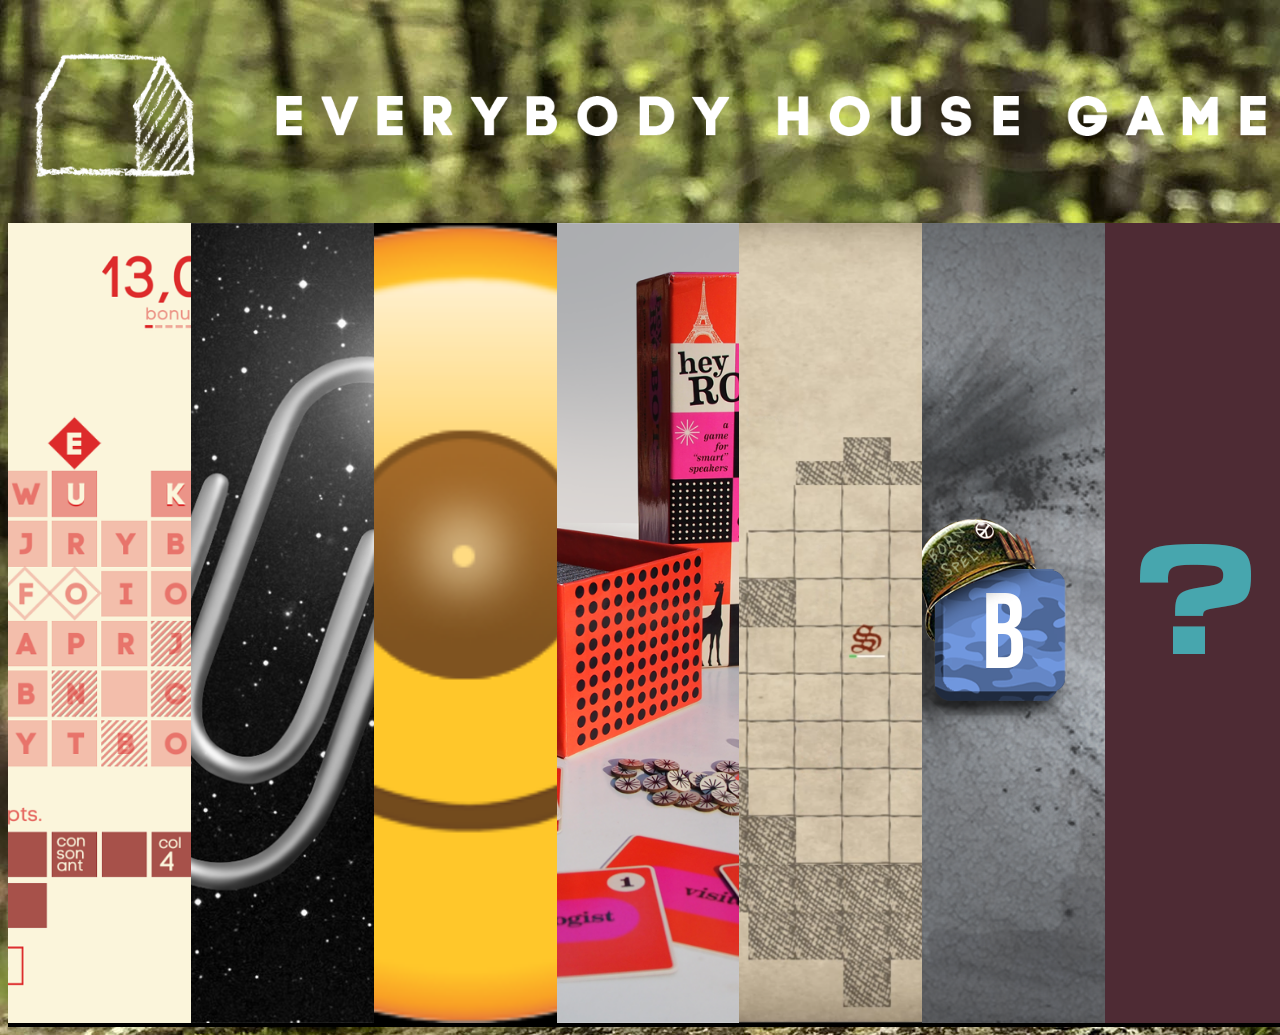
==== index.html @ 84a28e85 "fixed logo" ====
<!DOCTYPE html>
<html>
<head>
    <link rel="stylesheet" href="style.css">
    <script src="main.js"></script>
    <link rel="preconnect" href="https://fonts.googleapis.com">
    <link rel="preconnect" href="https://fonts.gstatic.com" crossorigin>
    <link href="https://fonts.googleapis.com/css2?family=Inter:wght@100;200;300;400;500;600;700;800;900&display=swap" rel="stylesheet">
</head>

<body>

    <div class="header">
        <img src="Images/logo.png">
        <img src="Images/Logotype.png">
        <!-- <h1>EVERYBODY HOUSE GAMES</h1> -->
    </div>

    <script src="gallery.js"></script>

    <div class="gallery">
    </div>
        

      


        <!-- <img src="/Users/martin/Desktop/PROJECTS/EHG/EHG_SITE/Images/3.png">
        <img src="/Users/martin/Desktop/PROJECTS/EHG/EHG_SITE/Images/4.png">
        <img src="/Users/martin/Desktop/PROJECTS/EHG/EHG_SITE/Images/5.png"> -->
    </div>
    
</body>
---- style.css ----
body {
    background-image: url("Images/BG.jpg");
}

.header {
    display: flex;
    align-items: center;
    gap: 80px;
    margin-left: 2vw;
    width: 100vw;
    height: 215px;
}

.header h1 {
    color: white;
    font-family: 'Inter';
    font-size: 48px;
    letter-spacing: .3rem;
}

.header img:nth-of-type(1) {
    height: 125px;
    width: auto;
}

.header img:nth-of-type(2) {
    height: 40px;
    width: auto;
}

.gallery {
    display: flex;
    flex-direction: horizontal;
    width: 100vw;
    flex-wrap: nowrap;
    overflow-x: auto;
}

.gallery-item {
    background-color: black;
    position: relative;
    
}

.gallery-item img {
    max-width: 100%; 
    height: 800px;
    width:400px;
    object-fit: cover;
}

.gallery-item:hover img {
    /* transition: all .5s cubic-bezier(0.075, 0.82, 0.165, 1);
    opacity: 0.7; */
}

.gallery-item h2 {
    font-family: 'Inter';
    text-transform:uppercase;
    font-size: 64px;
    writing-mode:vertical-lr;
    transform: rotate(180deg);
    text-wrap: nowrap;
    bottom: 0;
    right: -69px;
    position: absolute;
    display: none;
    color: white;
}  

.gallery-item:hover h2 {
    display: block
}

.inter-title {
  font-family: "Inter", sans-serif;
  font-optical-sizing: auto;
  font-weight: 100;
  font-style: normal;
  font-variation-settings:
    "slnt" 0;
}
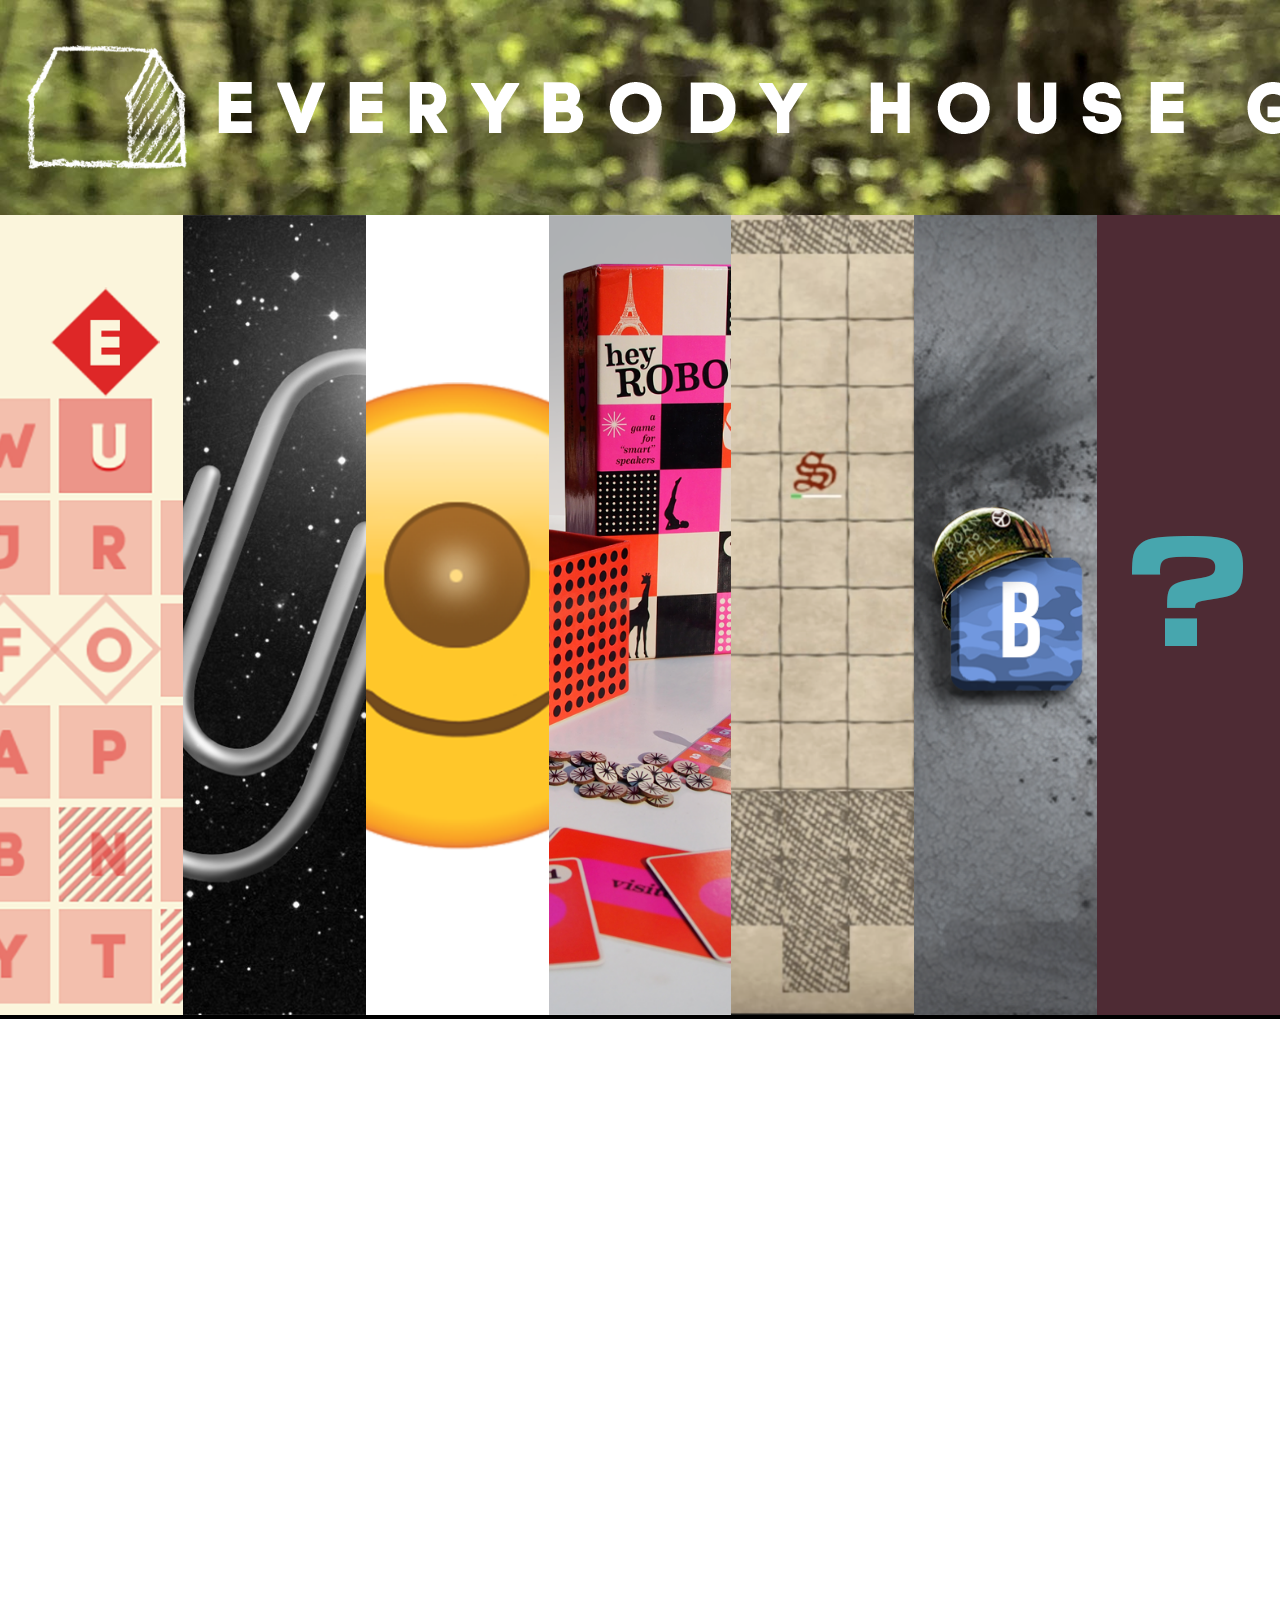
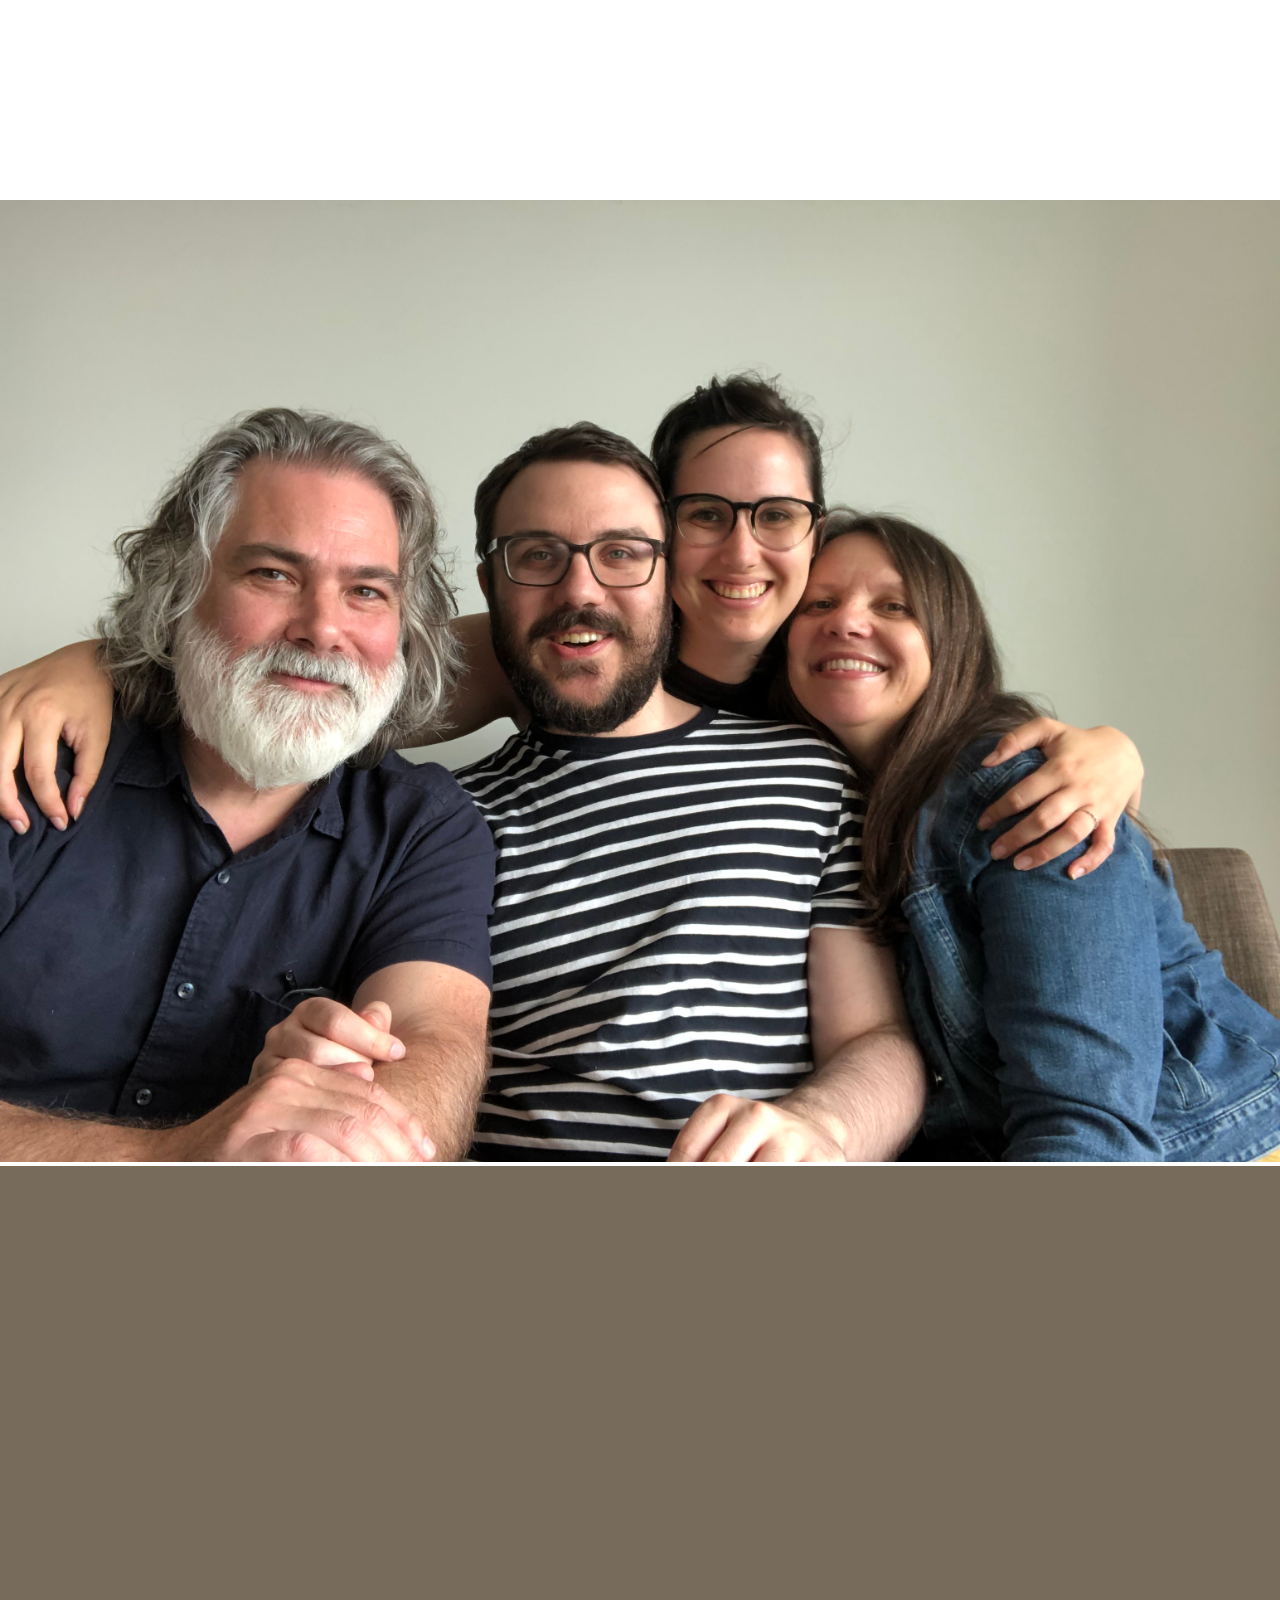
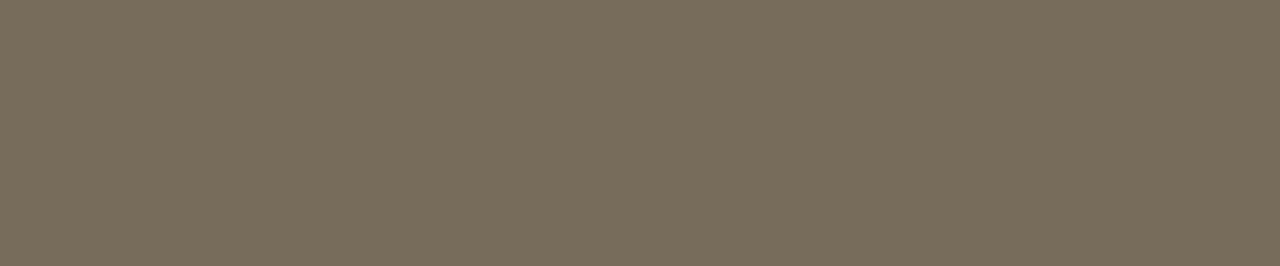
==== commit d1f4ff52: "fixed some stuff" ====
--- a/index.html
+++ b/index.html
@@ -10,24 +10,29 @@
 
 <body>
 
-    <div class="header">
-        <img src="Images/logo.png">
-        <img src="Images/Logotype.png">
-        <!-- <h1>EVERYBODY HOUSE GAMES</h1> -->
+    <div class="main">
+
+        <div class="header">
+            <img src="Images/logo.png">
+            <img src="Images/Logotype.png">
+            <!-- <h1>EVERYBODY HOUSE GAMES</h1> -->
+        </div>
+    
+        <script src="gallery.js"></script>
+    
+        <div class="gallery">
+        
+        </div>
+
     </div>
 
-    <script src="gallery.js"></script>
 
-    <div class="gallery">
+    <div class="family">
+        <img src="Images/Fam.jpeg">
     </div>
-        
 
-      
+    <div class="footer">
 
-
-        <!-- <img src="/Users/martin/Desktop/PROJECTS/EHG/EHG_SITE/Images/3.png">
-        <img src="/Users/martin/Desktop/PROJECTS/EHG/EHG_SITE/Images/4.png">
-        <img src="/Users/martin/Desktop/PROJECTS/EHG/EHG_SITE/Images/5.png"> -->
     </div>
     
 </body>--- a/style.css
+++ b/style.css
@@ -1,11 +1,24 @@
 body {
+    margin: 0;
+}
+
+.main {
     background-image: url("Images/BG.jpg");
+    background-size: cover;
+    background-repeat: no-repeat;
+    background-position: center;
+    background-attachment: fixed;
+    z-index: 0;
+    height: 200vh;
 }
+
 
 .header {
     display: flex;
     align-items: center;
-    gap: 80px;
+    flex-shrink: 2;
+    gap: 30px;
+    justify-items: start;
     margin-left: 2vw;
     width: 100vw;
     height: 215px;
@@ -24,8 +37,9 @@
 }
 
 .header img:nth-of-type(2) {
-    height: 40px;
-    width: auto;
+    /* margin-left: 0; */
+    /* transform: scale(.9); */
+    height: auto;
 }
 
 .gallery {
@@ -57,6 +71,7 @@
 .gallery-item h2 {
     font-family: 'Inter';
     text-transform:uppercase;
+    font-weight:bolder;
     font-size: 64px;
     writing-mode:vertical-lr;
     transform: rotate(180deg);
@@ -72,6 +87,18 @@
     display: block
 }
 
+.family img {
+    position: relative;
+    width: 100vw;
+    height: auto;
+}
+
+.footer {
+    background-color: #776C5B;
+    width: 100vw;
+    height: 700px;
+}
+
 .inter-title {
   font-family: "Inter", sans-serif;
   font-optical-sizing: auto;
@@ -79,4 +106,4 @@
   font-style: normal;
   font-variation-settings:
     "slnt" 0;
-}+}
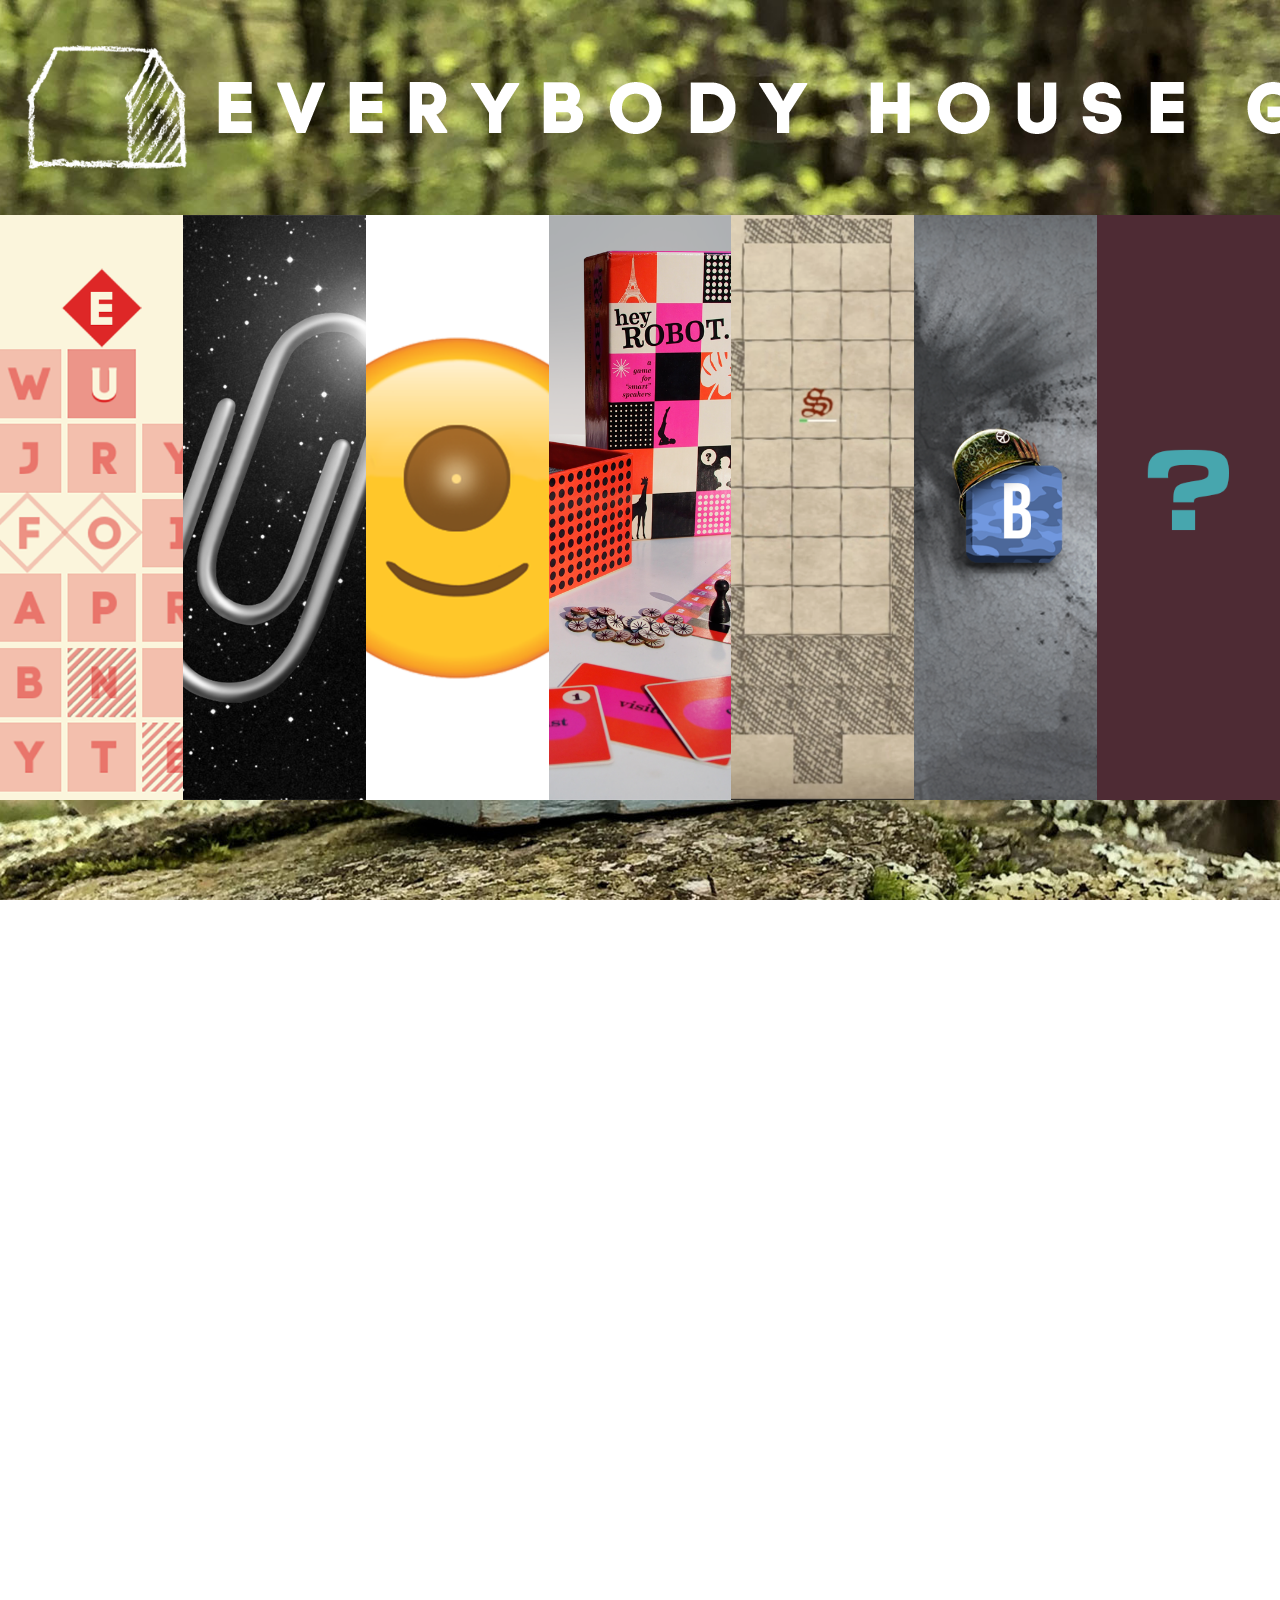
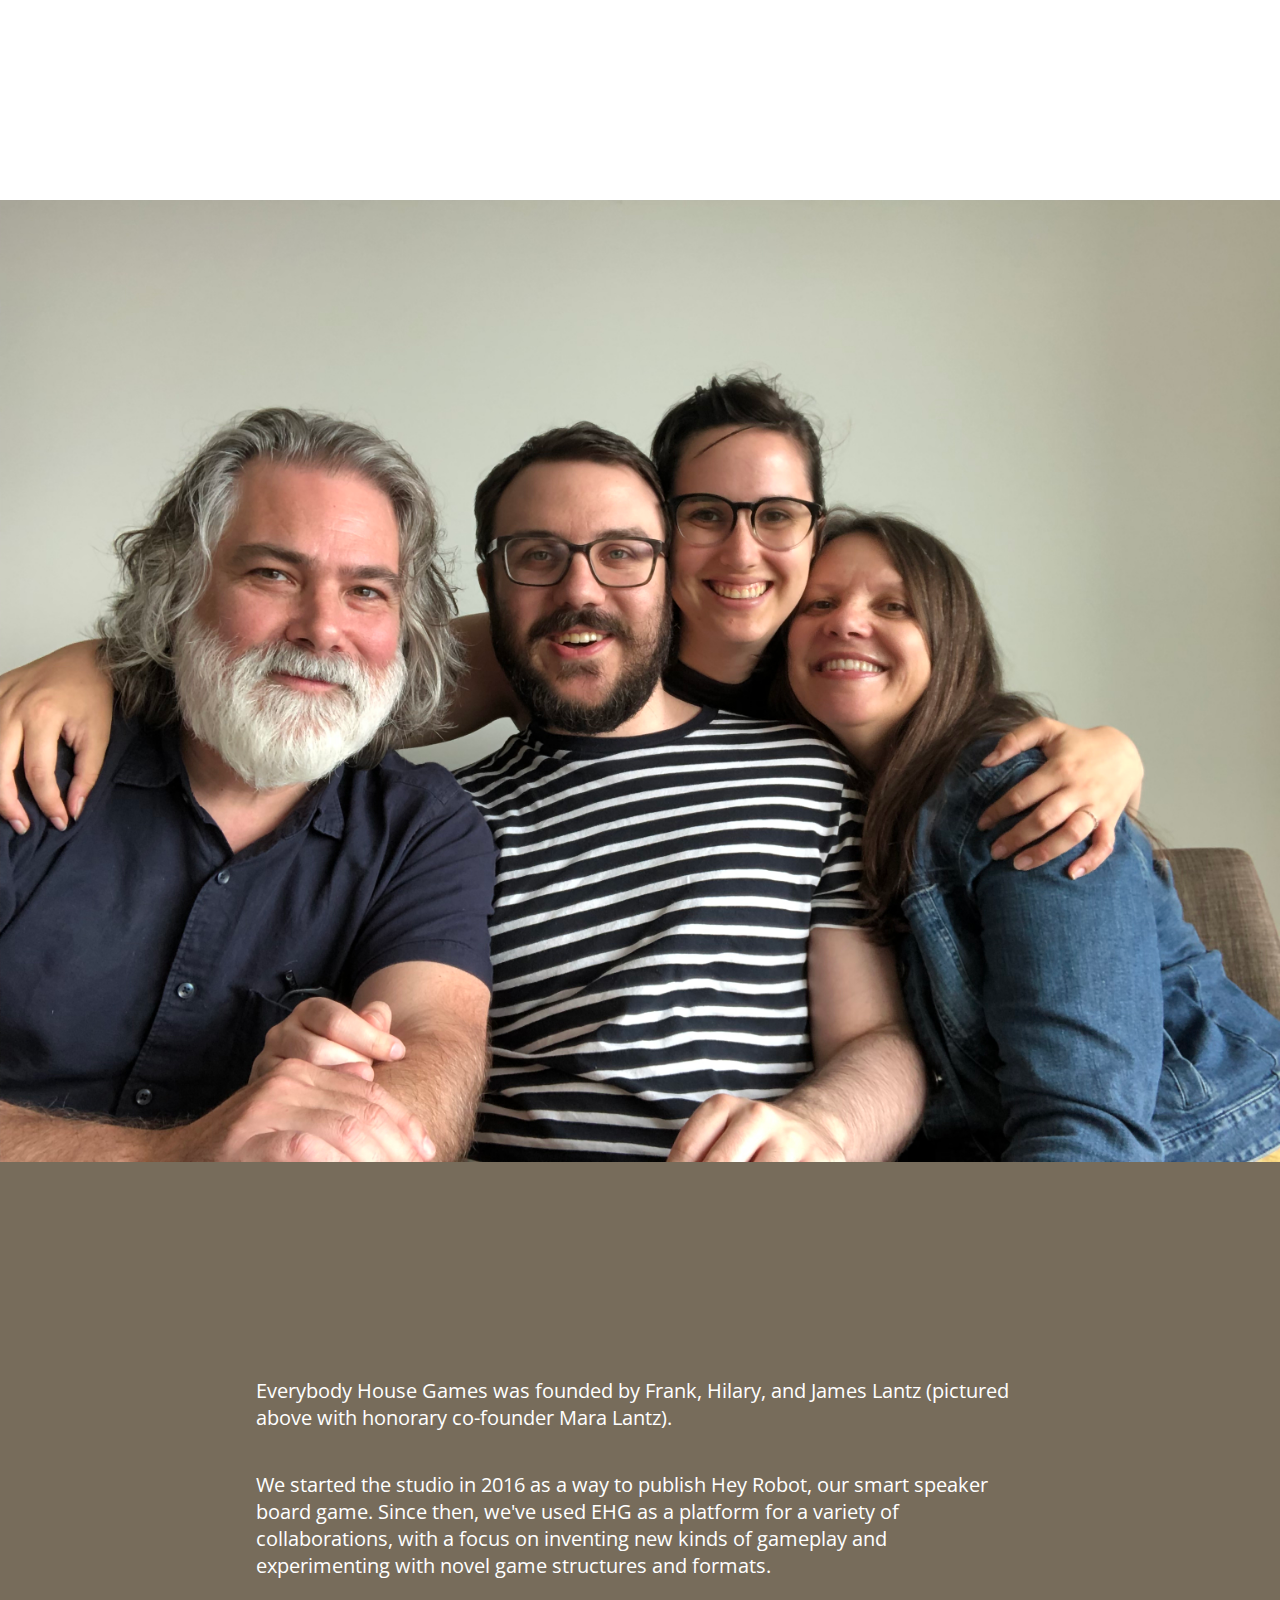
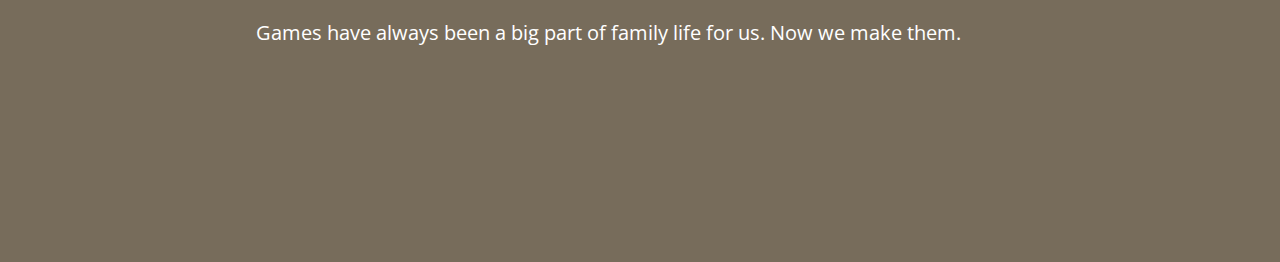
==== commit acc49997: "more fixes" ====
--- a/index.html
+++ b/index.html
@@ -6,6 +6,8 @@
     <link rel="preconnect" href="https://fonts.googleapis.com">
     <link rel="preconnect" href="https://fonts.gstatic.com" crossorigin>
     <link href="https://fonts.googleapis.com/css2?family=Inter:wght@100;200;300;400;500;600;700;800;900&display=swap" rel="stylesheet">
+    <link href="https://fonts.googleapis.com/css2?family=Archivo+Black&family=Saira:ital,wght@0,100..900;1,100..900&display=swap" rel="stylesheet">
+    <link href="https://fonts.googleapis.com/css2?family=Open+Sans:ital,wght@0,300..800;1,300..800&display=swap" rel="stylesheet">
 </head>
 
 <body>
@@ -32,6 +34,20 @@
     </div>
 
     <div class="footer">
+        <p>
+            Everybody House Games was founded by Frank, Hilary, and James Lantz
+            (pictured above with honorary co-founder Mara Lantz). 
+        </p>
+
+        <p>
+            We started the studio
+            in 2016 as a way to publish Hey Robot, our smart speaker board game.
+            Since then, we've used EHG as a platform for a variety of collaborations, with a focus on inventing new kinds of gameplay and experimenting with novel game structures and formats.
+        </p>
+
+        <p>
+            Games have always been a big part of family life for us. Now we make them.
+        </p>
 
     </div>
     
--- a/style.css
+++ b/style.css
@@ -51,14 +51,13 @@
 }
 
 .gallery-item {
-    background-color: black;
+    /* background-color: black; */
     position: relative;
-    
 }
 
 .gallery-item img {
     max-width: 100%; 
-    height: 800px;
+    height: 65vh;
     width:400px;
     object-fit: cover;
 }
@@ -69,15 +68,17 @@
 }
 
 .gallery-item h2 {
-    font-family: 'Inter';
+    font-family: 'Saira';
+    user-select: none;
+    font-weight: 100;
     text-transform:uppercase;
     font-weight:bolder;
-    font-size: 64px;
+    font-size: 56px;
     writing-mode:vertical-lr;
     transform: rotate(180deg);
     text-wrap: nowrap;
     bottom: 0;
-    right: -69px;
+    right: -71px;
     position: absolute;
     display: none;
     color: white;
@@ -87,16 +88,35 @@
     display: block
 }
 
+.family {
+    padding: 0%;
+    background-color: #776c5b00;
+}
+
 .family img {
     position: relative;
+    display: block;
     width: 100vw;
-    height: auto;
 }
 
 .footer {
     background-color: #776C5B;
     width: 100vw;
     height: 700px;
+    display: flex;
+    flex-direction: column;
+    justify-content: center;
+    align-items: center;
+}
+
+.footer p {
+    font-family: "Open Sans";
+    font-weight: 400;
+    width: 60vw;
+    font-size: 20px;
+    color: #ffffff;
+    text-align: left;
+
 }
 
 .inter-title {
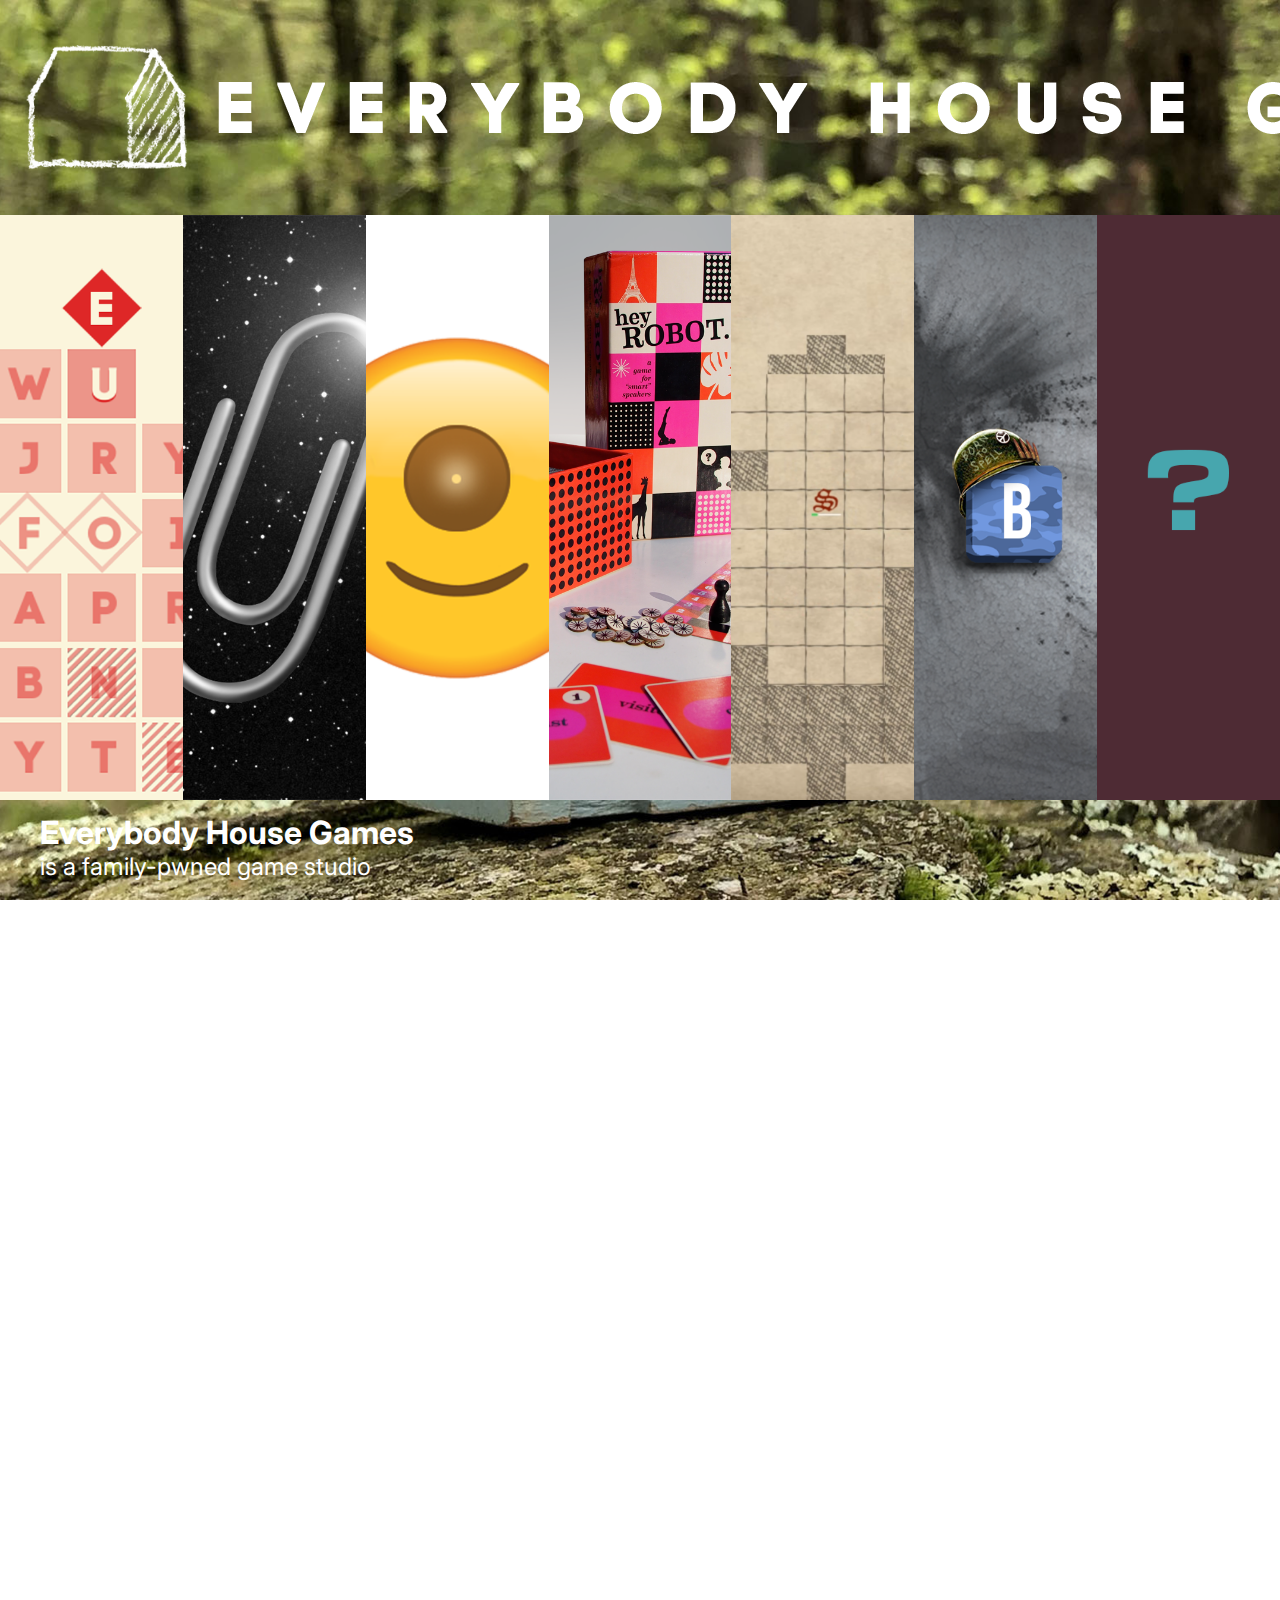
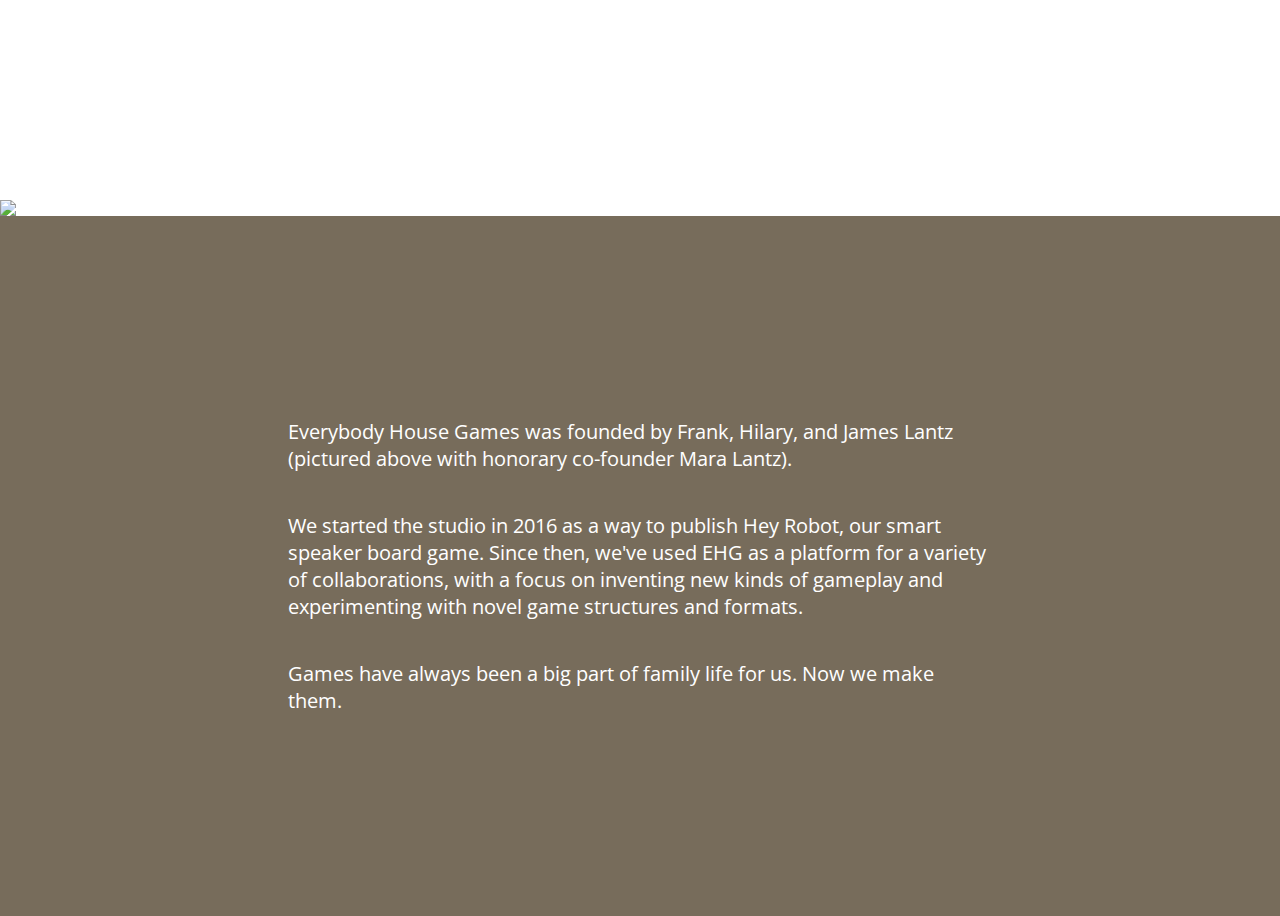
==== commit f9ec0ce7: "added floater" ====
--- a/index.html
+++ b/index.html
@@ -3,15 +3,23 @@
 <head>
     <link rel="stylesheet" href="style.css">
     <script src="main.js"></script>
+    <script src="floater.js"></script>
     <link rel="preconnect" href="https://fonts.googleapis.com">
     <link rel="preconnect" href="https://fonts.gstatic.com" crossorigin>
     <link href="https://fonts.googleapis.com/css2?family=Inter:wght@100;200;300;400;500;600;700;800;900&display=swap" rel="stylesheet">
     <link href="https://fonts.googleapis.com/css2?family=Archivo+Black&family=Saira:ital,wght@0,100..900;1,100..900&display=swap" rel="stylesheet">
     <link href="https://fonts.googleapis.com/css2?family=Open+Sans:ital,wght@0,300..800;1,300..800&display=swap" rel="stylesheet">
+    <link href="https://fonts.googleapis.com/css2?family=Inter+Tight:ital,wght@0,100..900;1,100..900&display=swap" rel="stylesheet">
 </head>
 
 <body>
 
+    <div class="floater">
+        <h1>Everybody House Games</h1>
+        <h2>is a family-pwned game studio</h2>
+        <a><h3>contact: everybodyhousegames@gmail.com</h3></a>
+    </div>
+    
     <div class="main">
 
         <div class="header">
@@ -29,8 +37,9 @@
     </div>
 
 
+
     <div class="family">
-        <img src="Images/Fam.jpeg">
+        <img src="Images/Fam.png">
     </div>
 
     <div class="footer">
--- a/style.css
+++ b/style.css
@@ -68,17 +68,16 @@
 }
 
 .gallery-item h2 {
-    font-family: 'Saira';
+    font-family: 'Inter Tight';
     user-select: none;
-    font-weight: 100;
+    font-weight: 900;
     text-transform:uppercase;
-    font-weight:bolder;
     font-size: 56px;
     writing-mode:vertical-lr;
     transform: rotate(180deg);
     text-wrap: nowrap;
     bottom: 0;
-    right: -71px;
+    right: -60px;
     position: absolute;
     display: none;
     color: white;
@@ -86,6 +85,30 @@
 
 .gallery-item:hover h2 {
     display: block
+}
+
+.floater {
+    position: absolute;
+    top: 88vh;
+    left: 40px;
+    z-index: 3;
+    font-family: 'Inter';
+    background-color: transparent; /* no background */
+    color: rgb(255, 255, 255);
+}
+
+.sticky {
+    position: fixed;
+    top: 10px;
+    /* left: 40px; */
+}
+
+.floater h1 {
+    margin-bottom: -20px;
+}
+
+.floater h2 {
+    font-weight: 400;
 }
 
 .family {
@@ -112,18 +135,10 @@
 .footer p {
     font-family: "Open Sans";
     font-weight: 400;
-    width: 60vw;
+    width: 55vw;
     font-size: 20px;
     color: #ffffff;
     text-align: left;
 
 }
 
-.inter-title {
-  font-family: "Inter", sans-serif;
-  font-optical-sizing: auto;
-  font-weight: 100;
-  font-style: normal;
-  font-variation-settings:
-    "slnt" 0;
-}
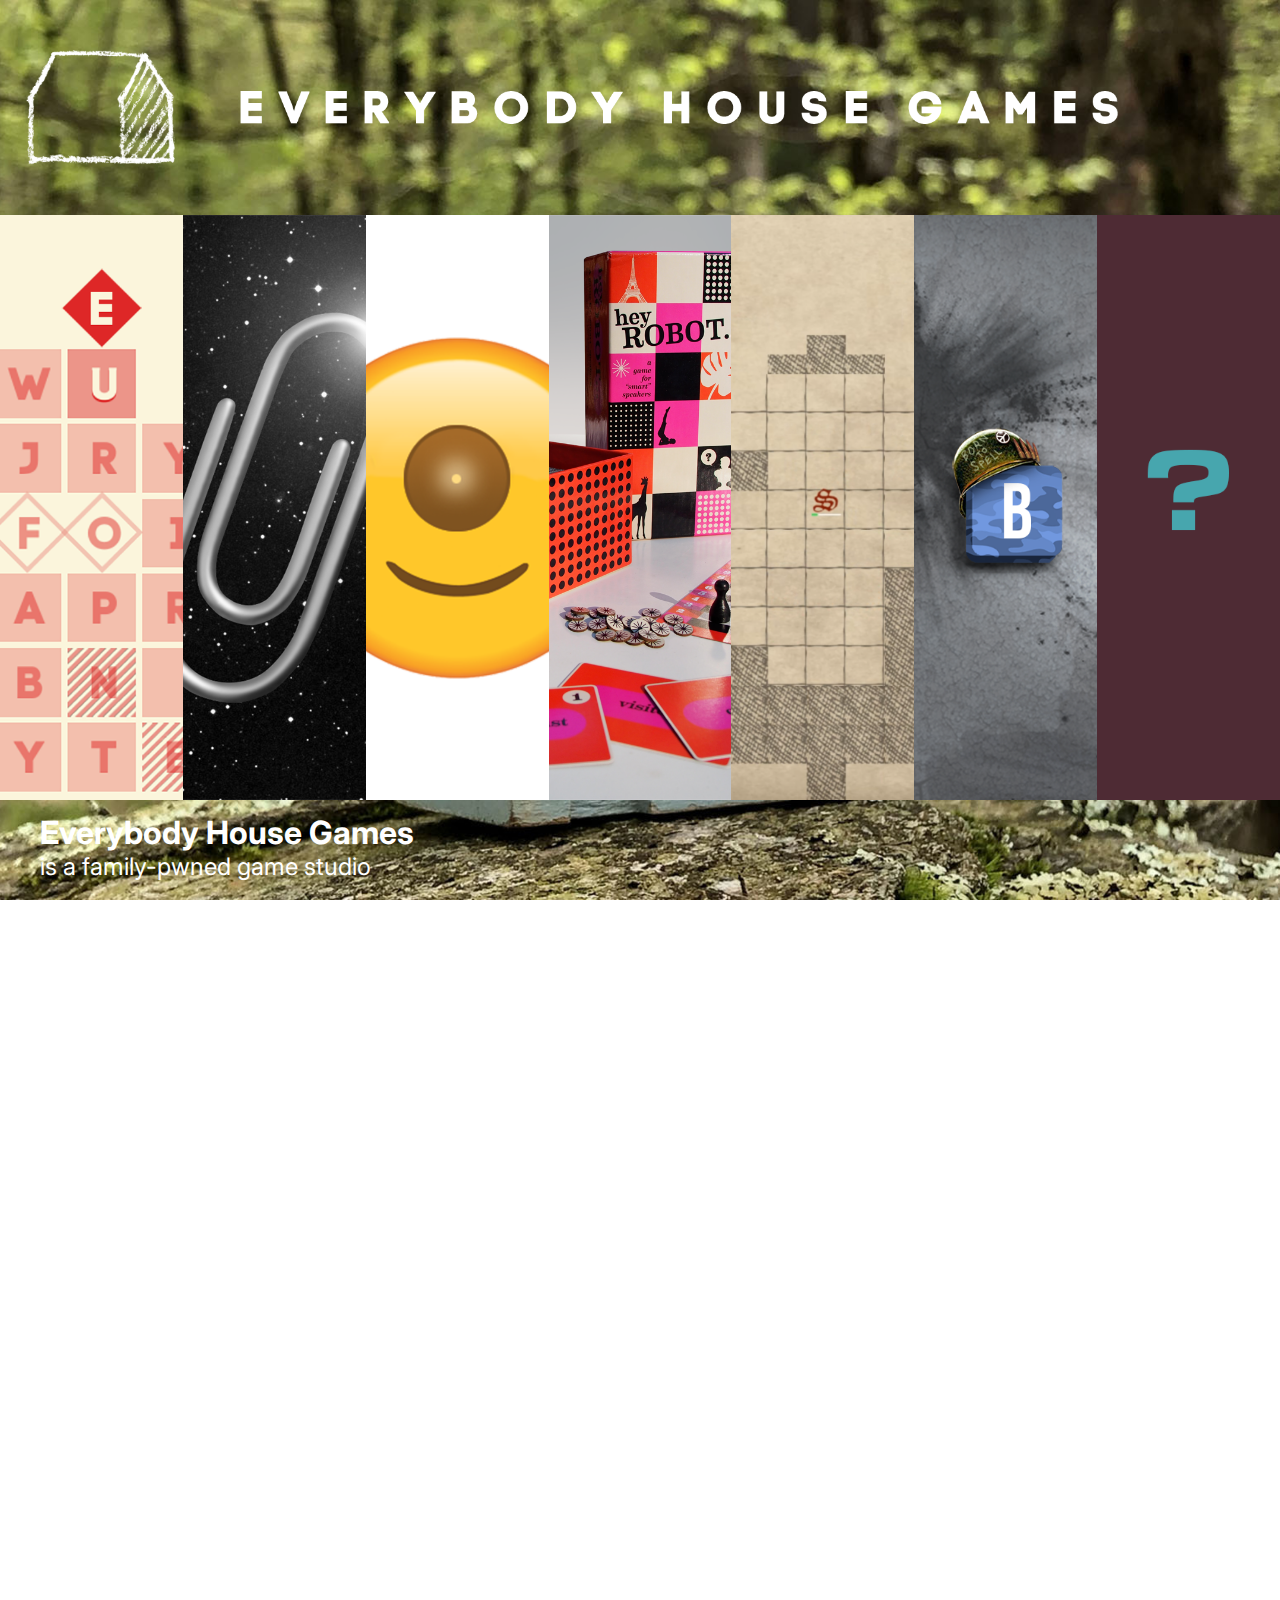
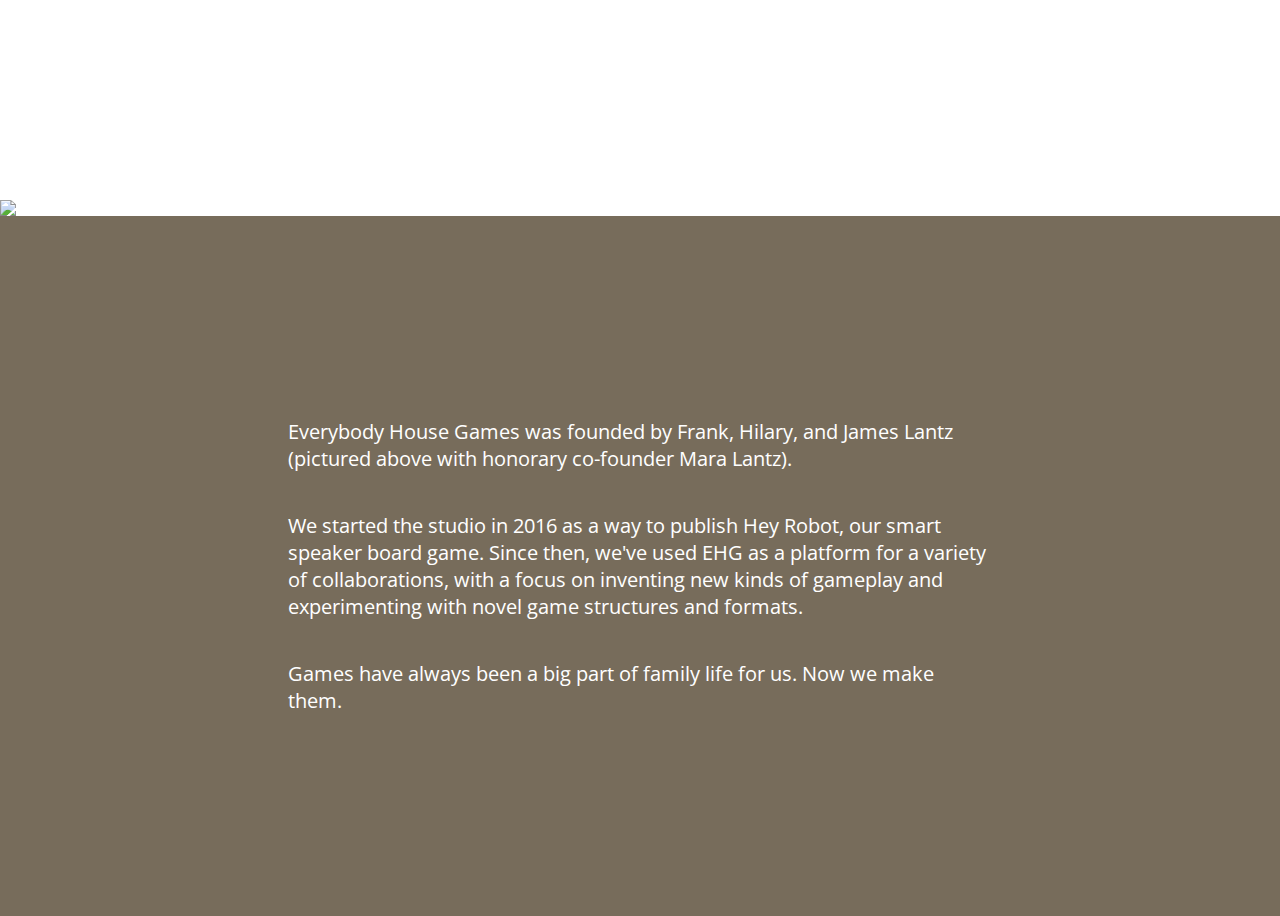
==== commit 188a1d5f: "small fixes" ====
--- a/index.html
+++ b/index.html
@@ -23,8 +23,8 @@
     <div class="main">
 
         <div class="header">
-            <img src="Images/logo.png">
-            <img src="Images/Logotype.png">
+            <img class="logo" src="Images/logo.png">
+            <img class="logotype" src="Images/Logotype.png">
             <!-- <h1>EVERYBODY HOUSE GAMES</h1> -->
         </div>
     
--- a/style.css
+++ b/style.css
@@ -3,43 +3,42 @@
 }
 
 .main {
+    display: flex;
+    flex-direction: column;
     background-image: url("Images/BG.jpg");
     background-size: cover;
     background-repeat: no-repeat;
     background-position: center;
     background-attachment: fixed;
     z-index: 0;
+    width: 100%;
     height: 200vh;
 }
 
 
 .header {
+    /* border: 5px solid blue; */
+    /* padding: 2% 2% 2% 2%; */
+    gap: 5vw;
     display: flex;
     align-items: center;
-    flex-shrink: 2;
-    gap: 30px;
     justify-items: start;
     margin-left: 2vw;
-    width: 100vw;
     height: 215px;
 }
 
-.header h1 {
-    color: white;
-    font-family: 'Inter';
-    font-size: 48px;
-    letter-spacing: .3rem;
+.logo {
+    width: 150px;
 }
 
-.header img:nth-of-type(1) {
-    height: 125px;
-    width: auto;
-}
-
-.header img:nth-of-type(2) {
-    /* margin-left: 0; */
-    /* transform: scale(.9); */
+.logotype {
+    /* border: 1px solid red; */
     height: auto;
+    width: 70%;
+    max-width: 100%;
+    flex-grow: auto;
+    /* height: auto; */
+    object-fit: cover;
 }
 
 .gallery {
@@ -72,12 +71,12 @@
     user-select: none;
     font-weight: 900;
     text-transform:uppercase;
-    font-size: 56px;
+    font-size: 5.35vh;
     writing-mode:vertical-lr;
     transform: rotate(180deg);
     text-wrap: nowrap;
     bottom: 0;
-    right: -60px;
+    right: -5.63vh;
     position: absolute;
     display: none;
     color: white;
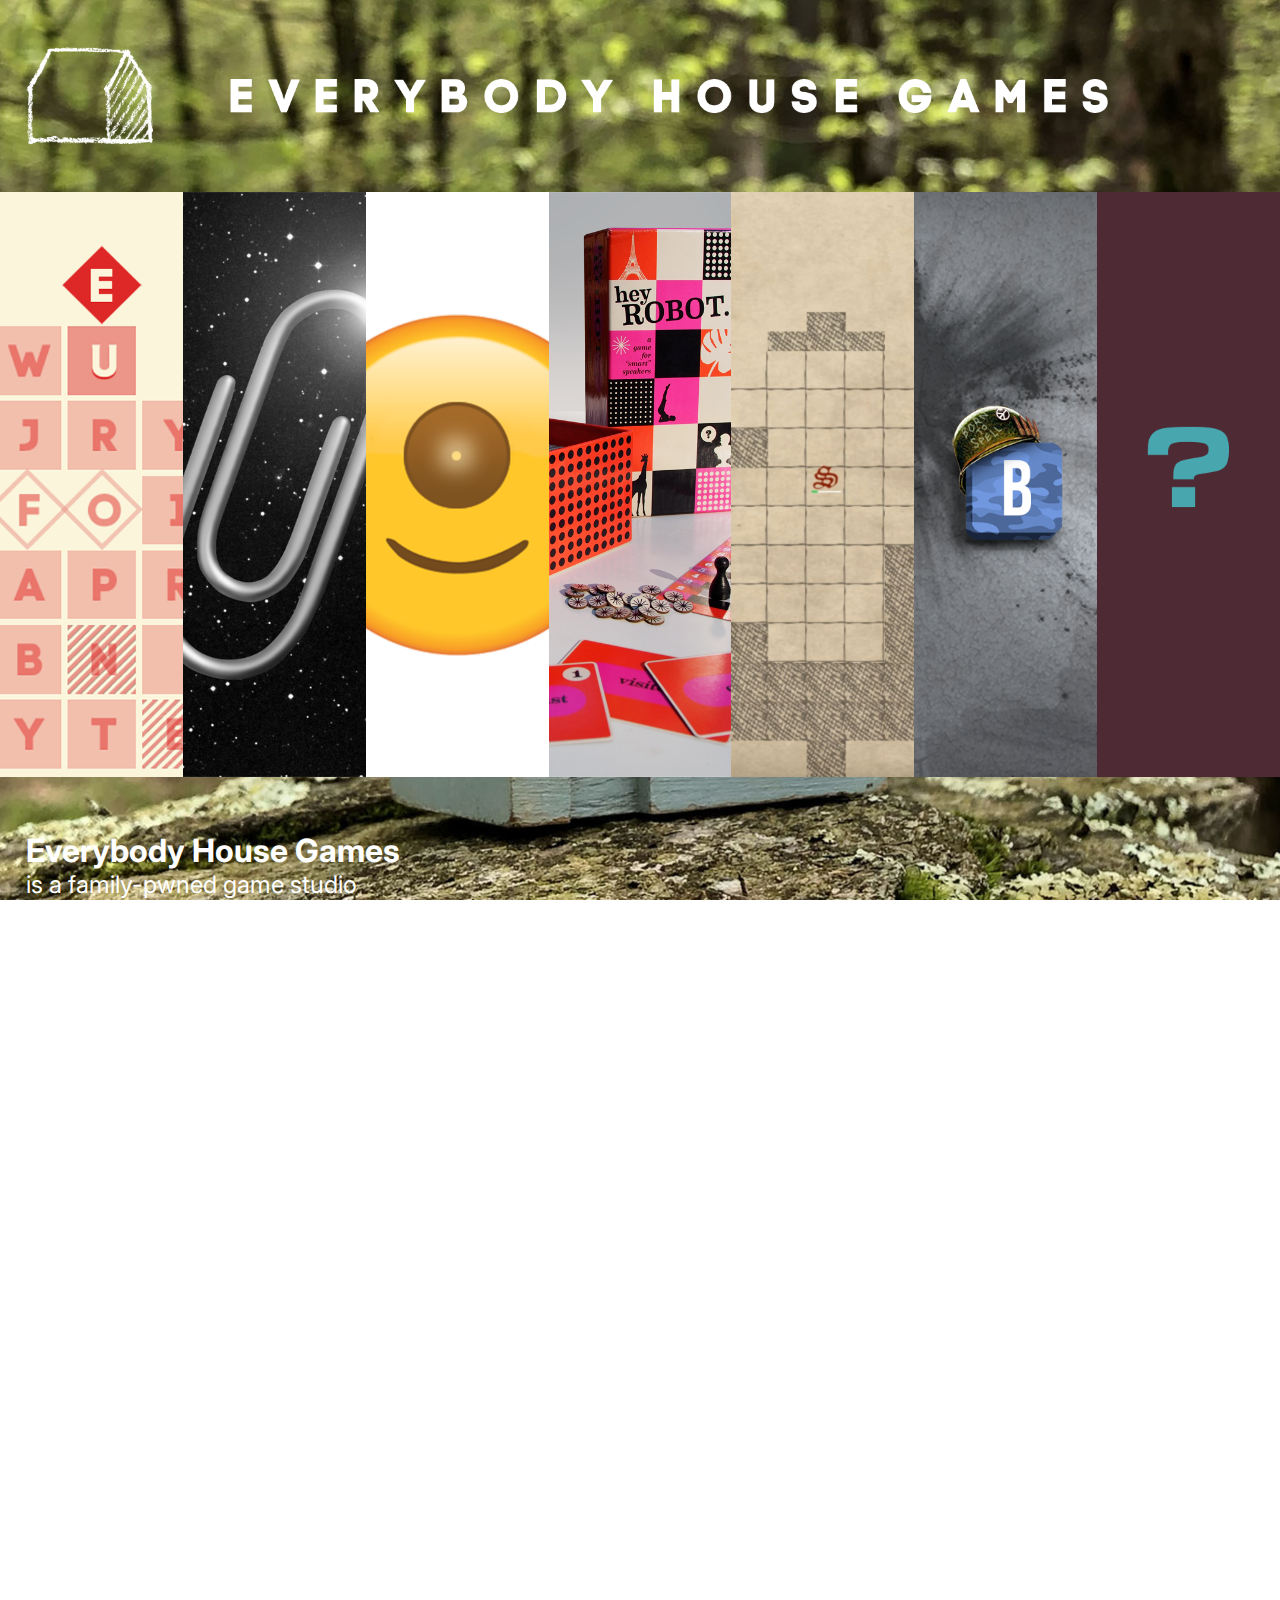
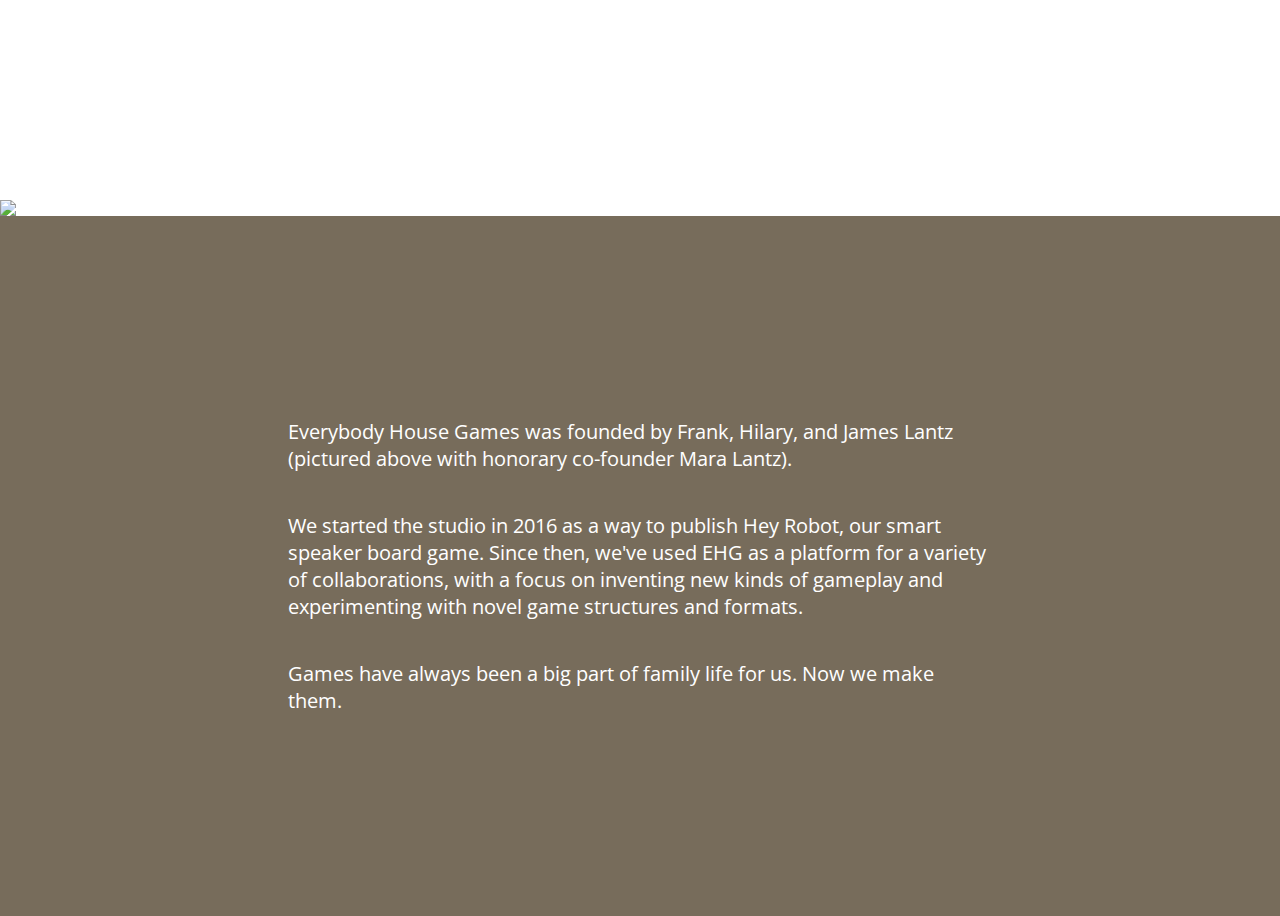
==== commit 2bab8394: "small fixes" ====
--- a/index.html
+++ b/index.html
@@ -17,7 +17,7 @@
     <div class="floater">
         <h1>Everybody House Games</h1>
         <h2>is a family-pwned game studio</h2>
-        <a><h3>contact: everybodyhousegames@gmail.com</h3></a>
+        <a href="mailto:everybodyhousegames@gmail.com"><h3>contact: everybodyhousegames@gmail.com</h3></a>
     </div>
     
     <div class="main">
--- a/style.css
+++ b/style.css
@@ -19,16 +19,16 @@
 .header {
     /* border: 5px solid blue; */
     /* padding: 2% 2% 2% 2%; */
-    gap: 5vw;
+    gap: 6vw;
     display: flex;
     align-items: center;
     justify-items: start;
     margin-left: 2vw;
-    height: 215px;
+    height: 15vw;
 }
 
 .logo {
-    width: 150px;
+    width: 10vw;
 }
 
 .logotype {
@@ -42,11 +42,13 @@
 }
 
 .gallery {
+    margin-right: -20px;
     display: flex;
     flex-direction: horizontal;
     width: 100vw;
     flex-wrap: nowrap;
-    overflow-x: auto;
+    /* overflow-x: auto; */
+    overflow-x: hidden;
 }
 
 .gallery-item {
@@ -67,6 +69,7 @@
 }
 
 .gallery-item h2 {
+    pointer-events: none;
     font-family: 'Inter Tight';
     user-select: none;
     font-weight: 900;
@@ -88,19 +91,22 @@
 
 .floater {
     position: absolute;
-    top: 88vh;
-    left: 40px;
+    top: 90vh;
+    left: 2vw;
     z-index: 3;
     font-family: 'Inter';
     background-color: transparent; /* no background */
     color: rgb(255, 255, 255);
 }
 
-.sticky {
-    position: fixed;
-    top: 10px;
-    /* left: 40px; */
+@media (width <= 400px)  {
+    .floater {
+        top: 70vh;
+    }
+    
+    
 }
+
 
 .floater h1 {
     margin-bottom: -20px;
@@ -108,6 +114,10 @@
 
 .floater h2 {
     font-weight: 400;
+}
+
+.floater a {
+    color: white;
 }
 
 .family {
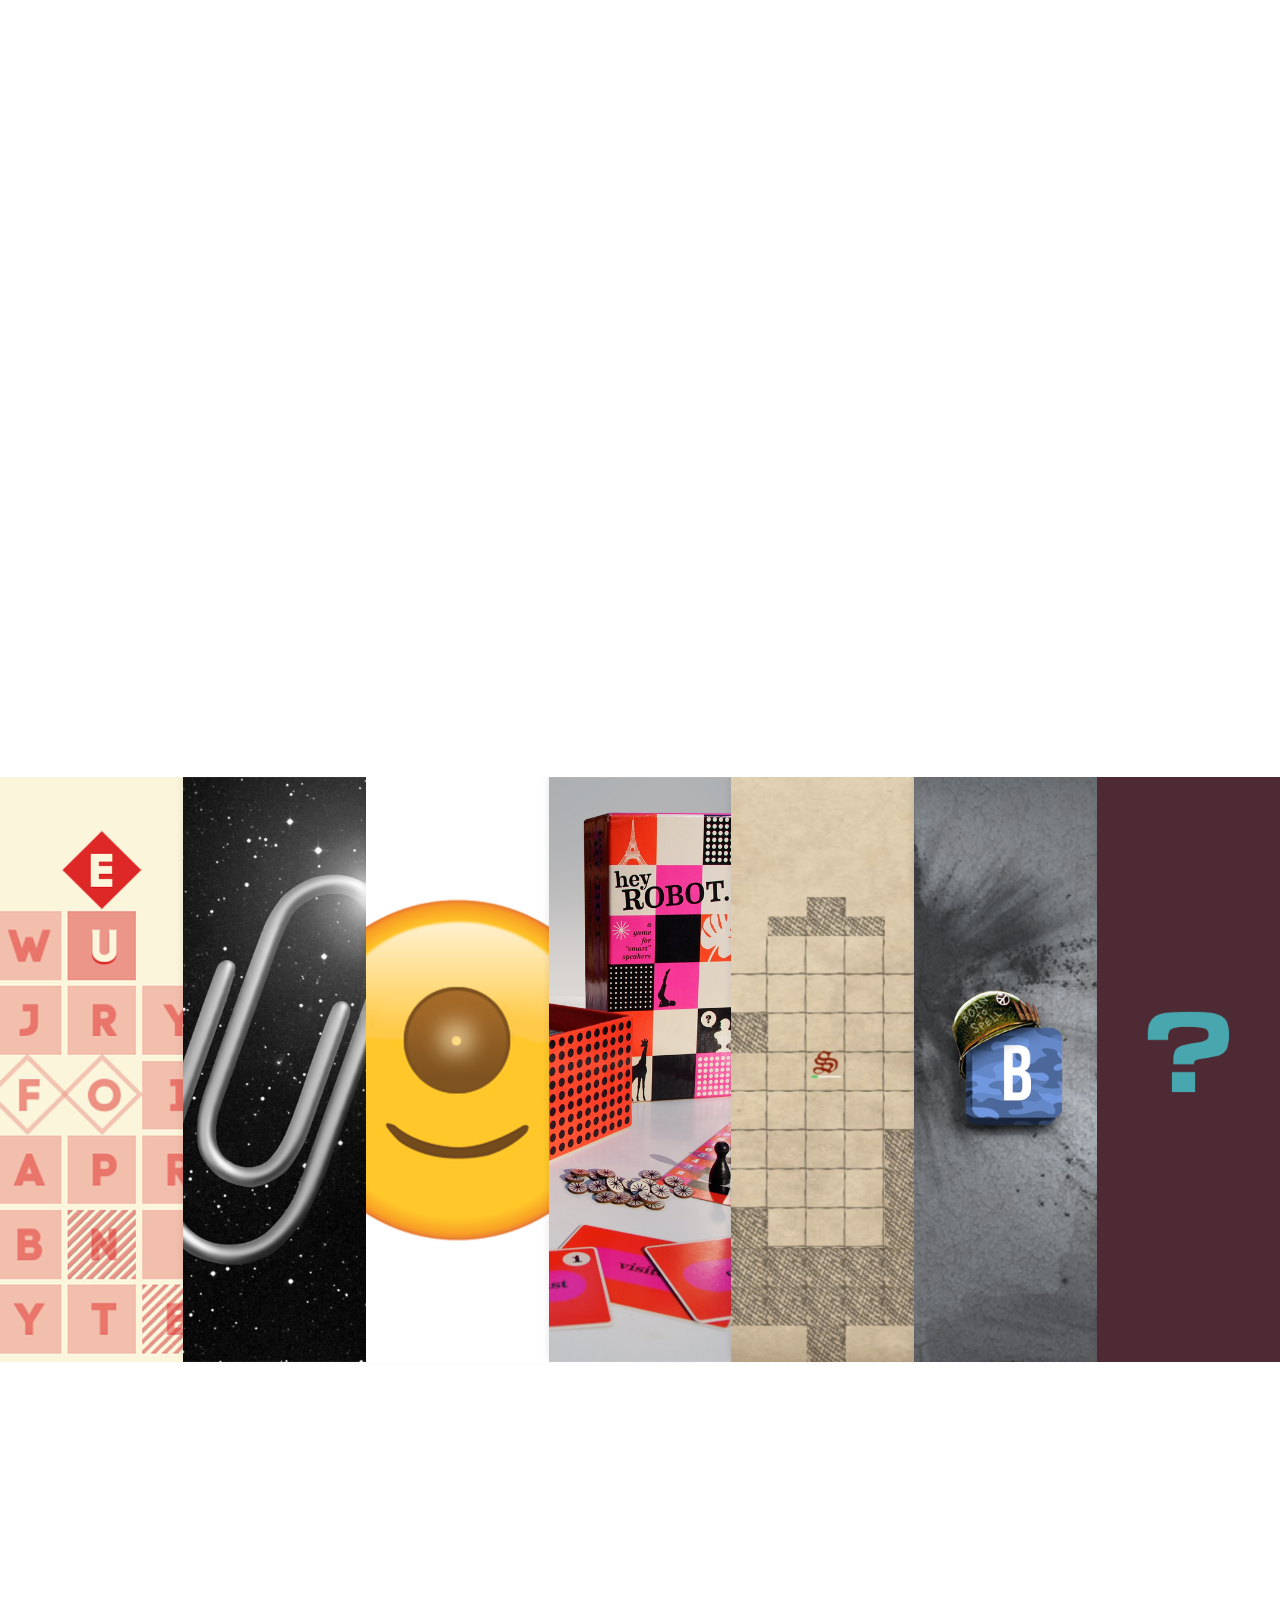
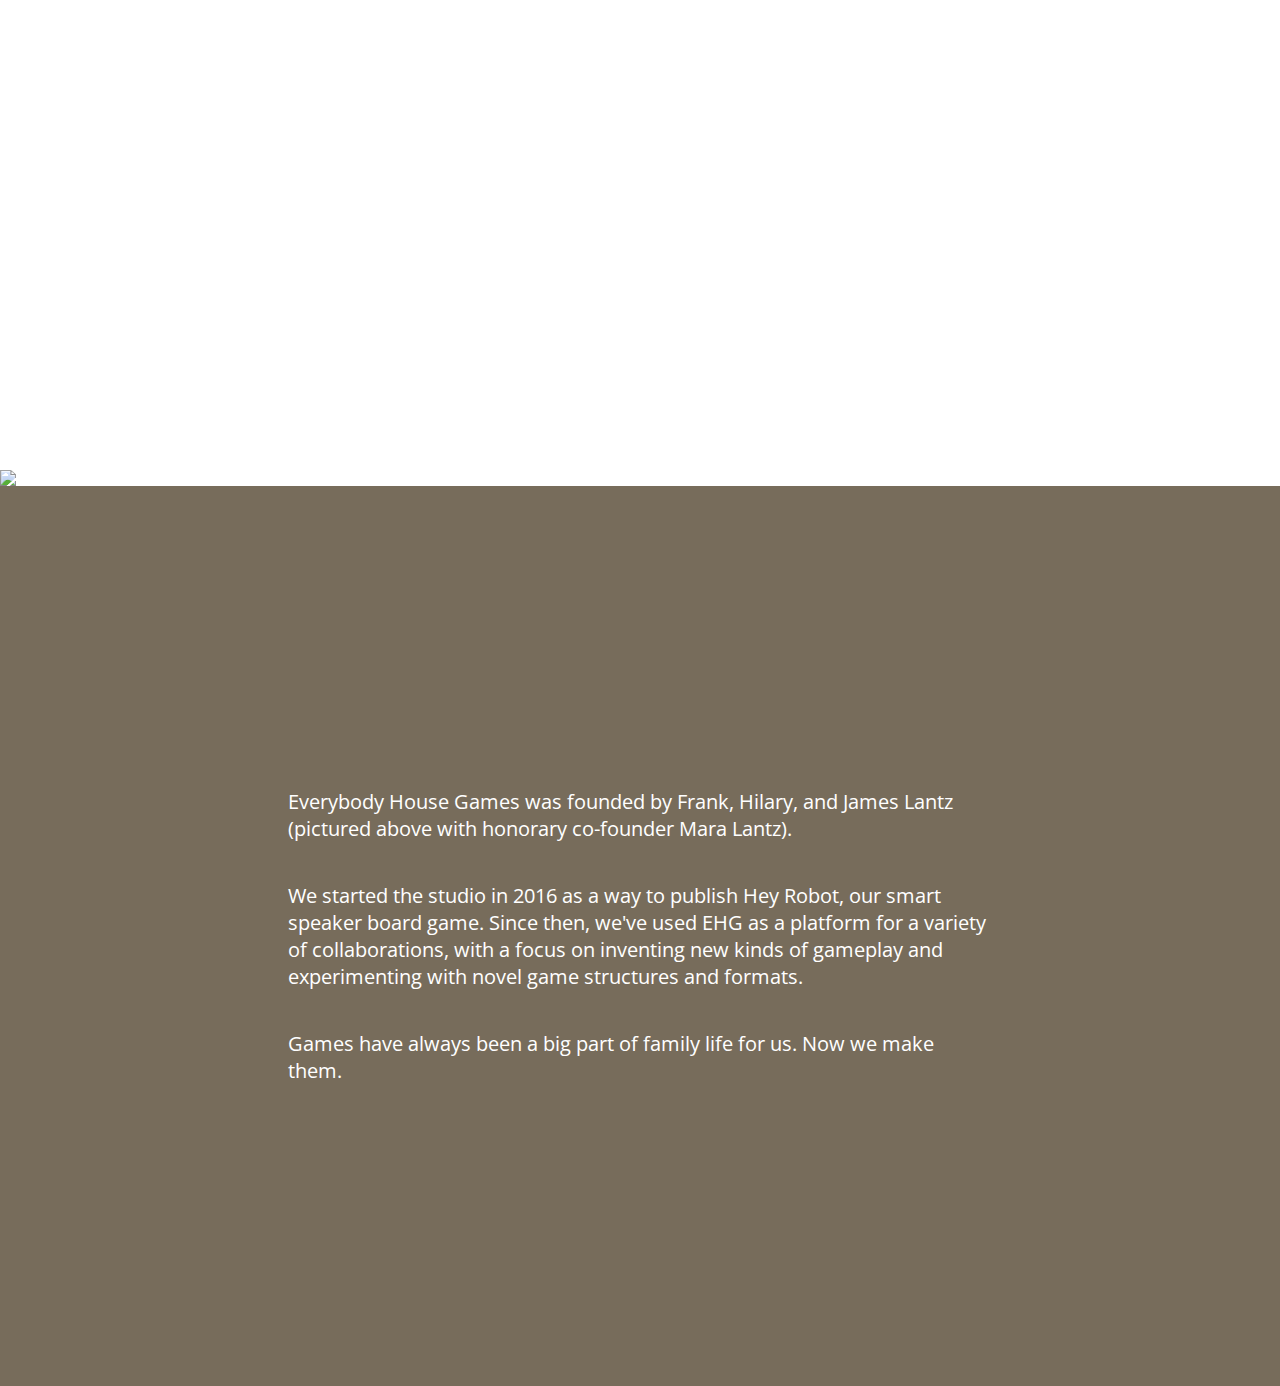
==== commit 71084672: "Add files via upload" ====
--- a/index.html
+++ b/index.html
@@ -1,6 +1,21 @@
 <!DOCTYPE html>
 <html>
 <head>
+    <!-- Light mode favicons (dark icon for light mode) -->
+    <link rel="icon" type="image/png" sizes="32x32" media="(prefers-color-scheme: light)" href="Images/favicon/favicon-dark-32x32.png">
+    <link rel="icon" type="image/png" sizes="16x16" media="(prefers-color-scheme: light)" href="Images/favicon/favicon-dark-16x16.png">
+    
+    <!-- Dark mode favicons (light icon for dark mode) -->
+    <link rel="icon" type="image/png" sizes="32x32" media="(prefers-color-scheme: dark)" href="Images/favicon/favicon-light-32x32.png">
+    <link rel="icon" type="image/png" sizes="16x16" media="(prefers-color-scheme: dark)" href="Images/favicon/favicon-light-16x16.png">
+    
+    <!-- Fallback favicon for browsers that don't support media queries -->
+    <link rel="icon" type="image/png" sizes="32x32" href="Images/favicon/favicon-dark-32x32.png">
+
+    <!-- Web Manifest -->
+    <link rel="manifest" href="Images/favicon/site.webmanifest">
+    
+    <!-- Your existing head content -->
     <link rel="stylesheet" href="style.css">
     <script src="main.js"></script>
     <script src="floater.js"></script>
--- a/style.css
+++ b/style.css
@@ -5,14 +5,14 @@
 .main {
     display: flex;
     flex-direction: column;
-    background-image: url("Images/BG.jpg");
+    background-image: url("Images/BG.png");
     background-size: cover;
     background-repeat: no-repeat;
     background-position: center;
     background-attachment: fixed;
     z-index: 0;
     width: 100%;
-    height: 200vh;
+    height: 230vh;
 }
 
 
@@ -47,8 +47,8 @@
     flex-direction: horizontal;
     width: 100vw;
     flex-wrap: nowrap;
-    /* overflow-x: auto; */
     overflow-x: hidden;
+    margin-top: 65vh;
 }
 
 .gallery-item {
@@ -61,6 +61,7 @@
     height: 65vh;
     width:400px;
     object-fit: cover;
+    box-shadow: 0 -4px 8px rgba(0,0,0,0.1);
 }
 
 .gallery-item:hover img {
@@ -91,7 +92,22 @@
 
 .floater {
     position: absolute;
-    top: 90vh;
+    left: 2vw;
+    z-index: 3;
+    font-family: 'Inter';
+    background-color: transparent;
+    color: rgb(255, 255, 255);
+}
+
+.floater.fixed {
+    position: fixed;
+    top: 0vh;
+    /* transition: top 0.3s ease; */
+}
+
+.floater2 {
+    position: fixed;
+    top: 5vh;
     left: 2vw;
     z-index: 3;
     font-family: 'Inter';
@@ -99,12 +115,10 @@
     color: rgb(255, 255, 255);
 }
 
-@media (width <= 400px)  {
+@media (max-width: 400px)  {
     .floater {
         top: 70vh;
     }
-    
-    
 }
 
 
@@ -134,7 +148,7 @@
 .footer {
     background-color: #776C5B;
     width: 100vw;
-    height: 700px;
+    height: 100vh;
     display: flex;
     flex-direction: column;
     justify-content: center;
